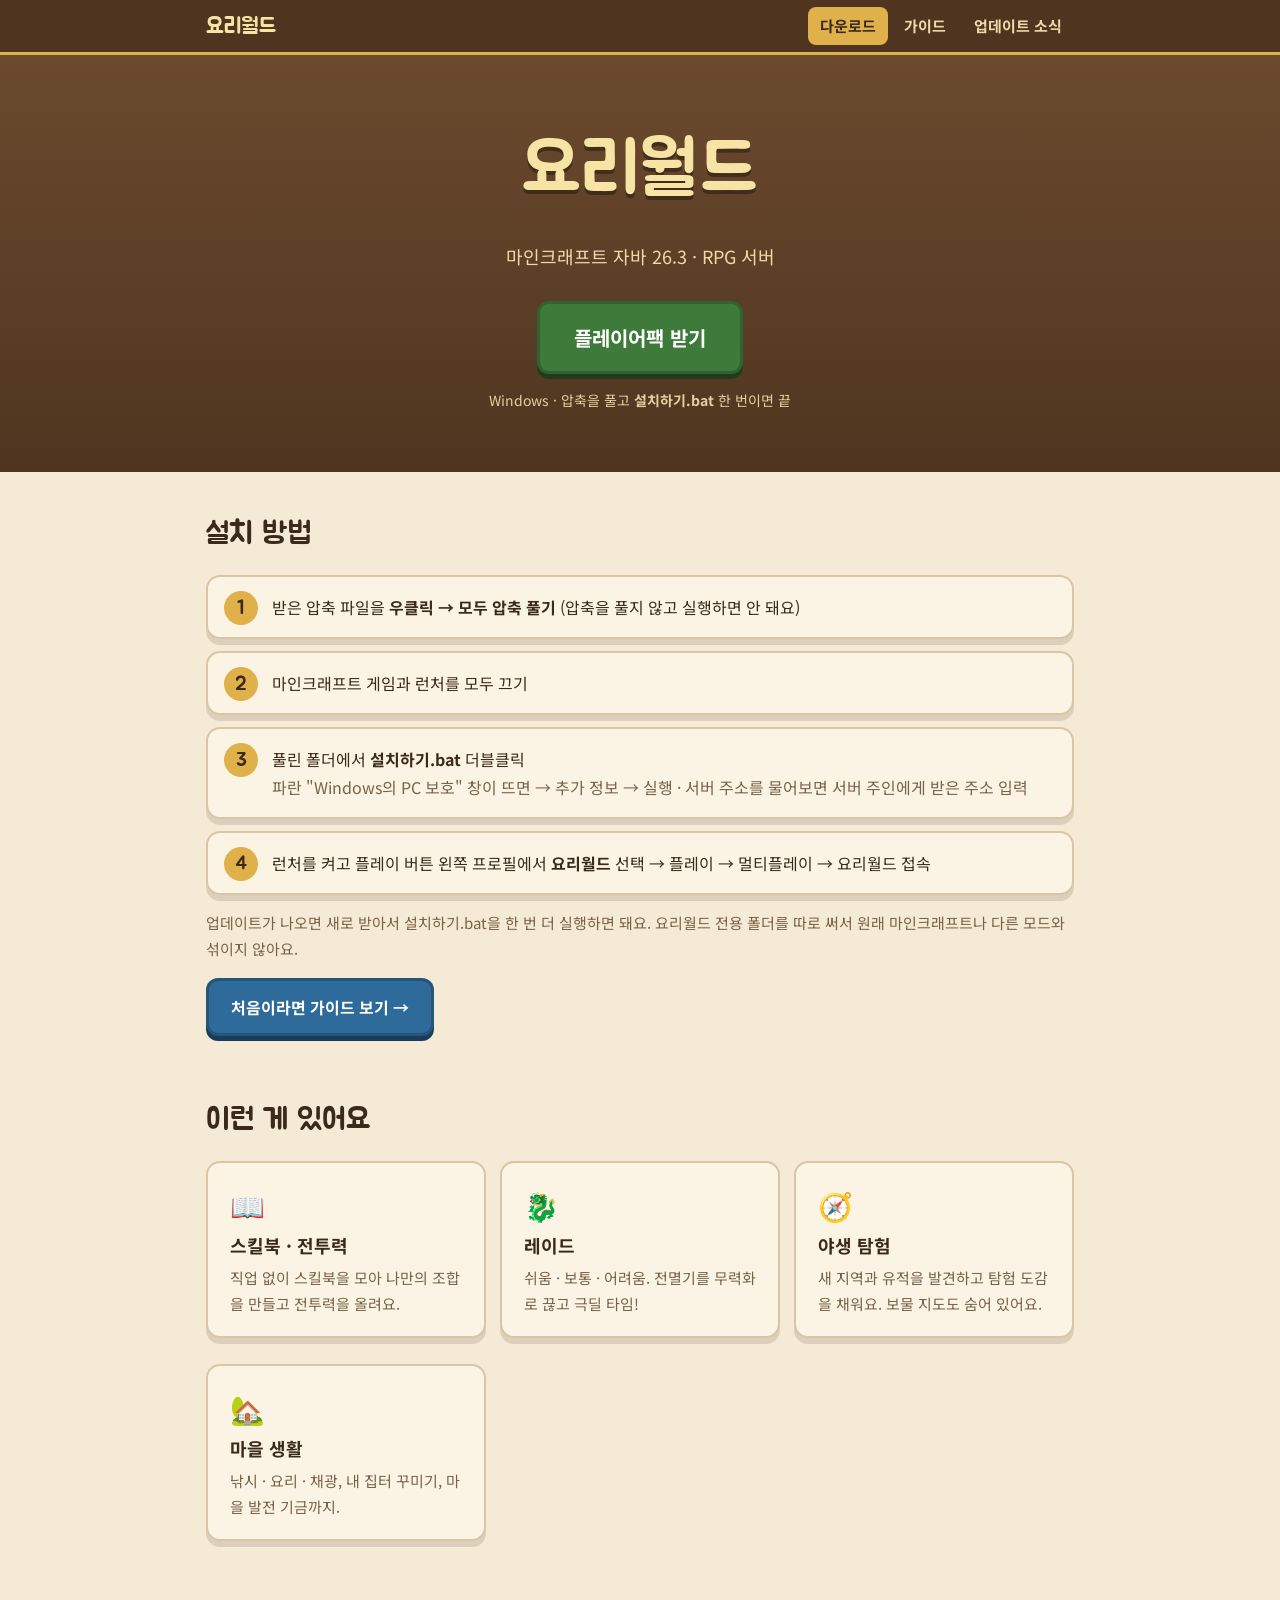
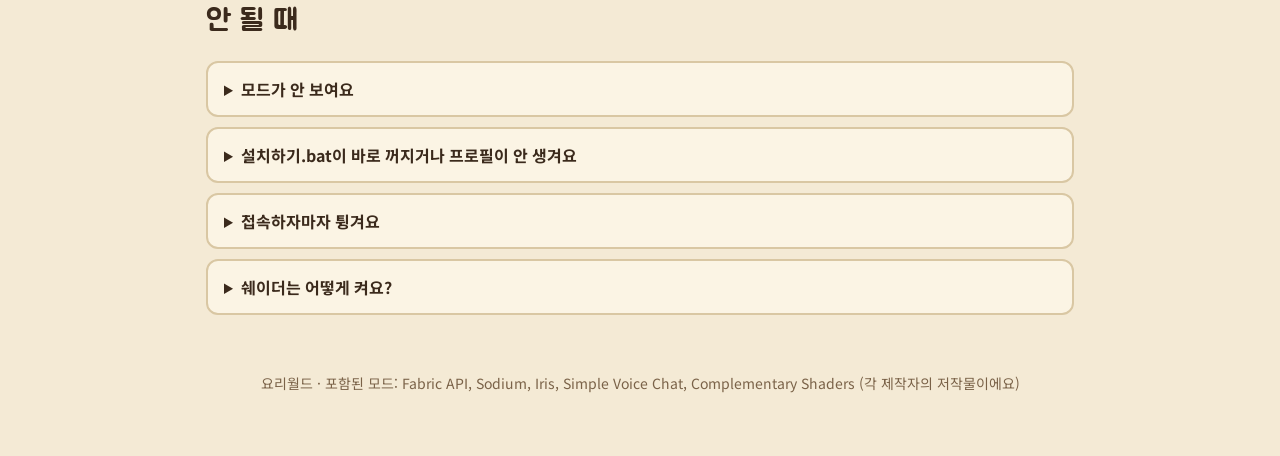
==== index.html @ 7f4a6ec2 "요리월드 홈페이지 Co-Authored-By: Claude Opus 5.5 <noreply@anthropic.com>" ====
<!doctype html>
<html lang="ko">
<head>
<meta charset="utf-8">
<meta name="viewport" content="width=device-width, initial-scale=1">
<title>요리월드 다운로드</title>
<meta name="description" content="요리월드 마인크래프트 RPG 서버 - 플레이어팩 다운로드와 설치 방법">
<link rel="preconnect" href="https://fonts.googleapis.com">
<link href="https://fonts.googleapis.com/css2?family=Jua&family=Noto+Sans+KR:wght@400;700&display=swap" rel="stylesheet">
<link rel="stylesheet" href="style.css">
</head>
<body>
<nav class="top"><div class="wrap">
  <a class="logo" href="index.html">요리월드</a>
  <a class="nav on" href="index.html">다운로드</a>
  <a class="nav" href="guide.html">가이드</a>
  <a class="nav" href="updates.html">업데이트 소식</a>
</div></nav>

<header class="hero">
  <div class="wrap">
    <p id="srv" class="srv" hidden></p>
    <h1>요리월드</h1>
    <p class="tag">마인크래프트 자바 26.3 · RPG 서버</p>
    <a class="btn" href="https://github.com/kongspace94/yoriworld/releases/latest/download/YoriWorld-PlayerPack.zip">플레이어팩 받기</a>
    <p class="small">Windows · 압축을 풀고 <b>설치하기.bat</b> 한 번이면 끝</p>
  </div>
</header>

<main class="wrap">
  <div id="knock" class="knock card" hidden>
    <div class="door" aria-hidden="true">🚪</div>
    <div class="kbody">
      <h3>지금은 서버가 쉬고 있어요</h3>
      <p class="kmsg"></p>
      <p class="kcount"></p>
    </div>
    <button type="button" class="btn knockbtn">🚪 똑똑 두드리기</button>
  </div>

  <section>
    <h2>설치 방법</h2>
    <ol class="steps">
      <li>받은 압축 파일을 <b>우클릭 → 모두 압축 풀기</b> (압축을 풀지 않고 실행하면 안 돼요)</li>
      <li>마인크래프트 게임과 런처를 모두 끄기</li>
      <li>풀린 폴더에서 <b>설치하기.bat</b> 더블클릭<br><span style="color:var(--soft)">파란 "Windows의 PC 보호" 창이 뜨면 → 추가 정보 → 실행 · 서버 주소를 물어보면 서버 주인에게 받은 주소 입력</span></li>
      <li>런처를 켜고 플레이 버튼 왼쪽 프로필에서 <b>요리월드</b> 선택 → 플레이 → 멀티플레이 → 요리월드 접속</li>
    </ol>
    <p style="color:var(--soft);font-size:15px">업데이트가 나오면 새로 받아서 설치하기.bat을 한 번 더 실행하면 돼요. 요리월드 전용 폴더를 따로 써서 원래 마인크래프트나 다른 모드와 섞이지 않아요.</p>
    <p><a class="btn alt" href="guide.html">처음이라면 가이드 보기 →</a></p>
  </section>

  <section>
    <h2>이런 게 있어요</h2>
    <div class="grid">
      <div class="card feat"><div class="ico">📖</div><h3>스킬북 · 전투력</h3><p>직업 없이 스킬북을 모아 나만의 조합을 만들고 전투력을 올려요.</p></div>
      <div class="card feat"><div class="ico">🐉</div><h3>레이드</h3><p>쉬움 · 보통 · 어려움. 전멸기를 무력화로 끊고 극딜 타임!</p></div>
      <div class="card feat"><div class="ico">🧭</div><h3>야생 탐험</h3><p>새 지역과 유적을 발견하고 탐험 도감을 채워요. 보물 지도도 숨어 있어요.</p></div>
      <div class="card feat"><div class="ico">🏡</div><h3>마을 생활</h3><p>낚시 · 요리 · 채광, 내 집터 꾸미기, 마을 발전 기금까지.</p></div>
    </div>
  </section>

  <section>
    <h2>안 될 때</h2>
    <details><summary>모드가 안 보여요</summary><p>런처에서 <b>요리월드</b> 프로필로 켰는지 확인해 주세요.</p></details>
    <details><summary>설치하기.bat이 바로 꺼지거나 프로필이 안 생겨요</summary><p>런처를 완전히 끄고 다시 실행해 주세요. 런처를 한 번도 켜지 않았다면 먼저 켜서 로그인을 한 번 해 주세요.</p></details>
    <details><summary>접속하자마자 튕겨요</summary><p>서버 목록에서 서버 편집 → 리소스팩을 <b>사용</b>으로 바꿔 주세요.</p></details>
    <details><summary>쉐이더는 어떻게 켜요?</summary><p>옵션 → 비디오 설정 → 셰이더 팩 → Complementary 선택. 그래픽카드가 약하면 끊길 수 있어요.</p></details>
  </section>
</main>

<footer>
  요리월드 · 포함된 모드: Fabric API, Sodium, Iris, Simple Voice Chat, Complementary Shaders (각 제작자의 저작물이에요)
</footer>
<script src="status.js"></script>
</body>
</html>
---- style.css ----
:root{
  --bg:#f4ead5; --paper:#fbf4e4; --ink:#3b2a1c; --soft:#7a6248; --wood:#6b4a2e; --wood2:#4f3520;
  --gold:#e0b04a; --green:#3e7a3a; --red:#a8452f; --blue:#2e6a9a; --line:#d9c7a3; --shadow:0 6px 0 #3b2a1c22;
}
@media (prefers-color-scheme: dark){
  :root:not([data-theme="light"]){
    --bg:#1d1611; --paper:#2a2018; --ink:#f3e6cc; --soft:#c4ab88; --wood:#3c2a1a; --wood2:#2a1d12;
    --gold:#e8bd5a; --green:#5fa356; --red:#d36a50; --blue:#5f9ccc; --line:#4a3a2a; --shadow:0 6px 0 #00000055;
  }
}
:root[data-theme="dark"]{
  --bg:#1d1611; --paper:#2a2018; --ink:#f3e6cc; --soft:#c4ab88; --wood:#3c2a1a; --wood2:#2a1d12;
  --gold:#e8bd5a; --green:#5fa356; --red:#d36a50; --blue:#5f9ccc; --line:#4a3a2a; --shadow:0 6px 0 #00000055;
}
*{box-sizing:border-box}
html{scroll-behavior:smooth}
body{margin:0;background:var(--bg);color:var(--ink);font-family:"Noto Sans KR",system-ui,sans-serif;line-height:1.75}
.wrap{max-width:900px;margin:0 auto;padding:0 16px}
nav.top{background:var(--wood2);border-bottom:3px solid var(--gold);position:sticky;top:0;z-index:5}
nav.top .wrap{display:flex;align-items:center;gap:4px;height:52px;overflow-x:auto}
nav.top .logo{font-family:"Jua",sans-serif;color:#f7e3a3;font-size:22px;text-decoration:none;margin-right:auto;white-space:nowrap}
nav.top a.nav{color:#efd9a8;text-decoration:none;padding:6px 12px;border-radius:8px;font-weight:700;font-size:15px;white-space:nowrap}
nav.top a.nav:hover{background:#ffffff14}
nav.top a.nav.on{background:var(--gold);color:#3b2a1c}
header.hero{background:linear-gradient(180deg,var(--wood),var(--wood2));color:#f7e3a3}
header.hero .wrap{padding-top:52px;padding-bottom:46px;text-align:center}
header.page{background:var(--wood);color:#f7e3a3}
header.page .wrap{padding-top:28px;padding-bottom:24px}
header.page h1{font-size:clamp(30px,6vw,44px)}
header.page p{margin:4px 0 0;color:#efd9a8}
h1{font-family:"Jua",sans-serif;font-weight:400;font-size:clamp(40px,9vw,72px);margin:0;letter-spacing:2px;text-shadow:0 4px 0 #00000055}
.tag{margin:8px 0 28px;color:#efd9a8;font-size:18px}
.btn{display:inline-block;background:var(--green);color:#fff;text-decoration:none;font-weight:700;font-size:20px;
  padding:16px 34px;border-radius:12px;border:3px solid #00000033;box-shadow:0 5px 0 #1f3d1d}
.btn:hover{filter:brightness(1.08)} .btn:active{transform:translateY(3px);box-shadow:0 2px 0 #1f3d1d}
.btn.alt{background:var(--blue);box-shadow:0 5px 0 #1a3c58;font-size:16px;padding:12px 22px}
.small{font-size:14px;color:#e6cfa0;margin-top:14px}
section{padding:36px 0 6px;scroll-margin-top:60px}
h2{font-family:"Jua",sans-serif;font-weight:400;font-size:30px;margin:0 0 14px}
h2 .no{display:inline-block;background:var(--gold);color:#3b2a1c;border-radius:8px;padding:0 8px;margin-right:8px;font-size:20px;vertical-align:4px}
h3{font-size:18px;margin:18px 0 6px}
.card{background:var(--paper);border:2px solid var(--line);border-radius:14px;padding:18px 22px;box-shadow:var(--shadow);margin-bottom:12px}
.card p:first-child,.card ul:first-child{margin-top:0} .card p:last-child,.card ul:last-child{margin-bottom:0}
ol.steps{counter-reset:s;list-style:none;padding:0;margin:0;display:grid;gap:12px}
ol.steps li{counter-increment:s;background:var(--paper);border:2px solid var(--line);border-radius:14px;padding:16px 18px 16px 64px;position:relative;box-shadow:var(--shadow)}
ol.steps li::before{content:counter(s);position:absolute;left:16px;top:14px;width:34px;height:34px;border-radius:50%;
  background:var(--gold);color:#3b2a1c;font-family:"Jua";font-size:20px;display:grid;place-items:center}
.grid{display:grid;grid-template-columns:repeat(auto-fit,minmax(230px,1fr));gap:14px}
.feat h3{margin:0 0 4px}
.feat p{margin:0;color:var(--soft);font-size:15px}
.ico{font-size:28px}
details{background:var(--paper);border:2px solid var(--line);border-radius:12px;padding:12px 16px;margin-bottom:10px}
summary{cursor:pointer;font-weight:700}
kbd{display:inline-block;min-width:26px;text-align:center;background:var(--paper);border:2px solid var(--line);border-bottom-width:4px;
  border-radius:7px;padding:0 6px;font-family:inherit;font-weight:700;font-size:14px;line-height:22px}
table{width:100%;border-collapse:collapse;font-size:15px}
th,td{border-bottom:1px solid var(--line);padding:8px 6px;text-align:left;vertical-align:top}
th{color:var(--soft);font-weight:700}
.tablewrap{overflow-x:auto}
.toc{display:flex;flex-wrap:wrap;gap:8px;margin:0;padding:0;list-style:none}
.toc a{display:block;background:var(--paper);border:2px solid var(--line);border-radius:10px;padding:4px 12px;color:var(--ink);text-decoration:none;font-size:15px}
.toc a:hover{border-color:var(--gold)}
.note{border-left:5px solid var(--gold);background:var(--paper);padding:10px 14px;border-radius:0 10px 10px 0;margin:10px 0;font-size:15px}
.badge{display:inline-block;font-size:12px;font-weight:700;padding:1px 8px;border-radius:999px;color:#fff;vertical-align:2px}
.b-new{background:var(--green)} .b-fix{background:var(--blue)} .b-change{background:var(--red)}
.update{position:relative;padding-left:22px;border-left:3px solid var(--line);margin-left:6px}
.update::before{content:"";position:absolute;left:-9px;top:10px;width:15px;height:15px;border-radius:50%;background:var(--gold)}
.update .date{color:var(--soft);font-weight:700}
.update ul{padding-left:18px} .update li{margin:4px 0}
footer{padding:40px 0 60px;text-align:center;color:var(--soft);font-size:14px}
/* 서버 상태 · 노크 */
.srv{display:inline-flex;align-items:center;gap:8px;margin:0 0 14px;padding:5px 14px;border-radius:999px;font-size:15px;font-weight:700;
  background:#00000033;border:2px solid #ffffff22;color:#f7e3a3}
.srv i{width:11px;height:11px;border-radius:50%;background:#9a8a74;flex:none}
.srv.on i{background:#6ee05a;box-shadow:0 0 0 0 #6ee05a99;animation:pulse 1.8s infinite}
.srv.off i{background:#e0785a}
@keyframes pulse{70%{box-shadow:0 0 0 9px #6ee05a00}100%{box-shadow:0 0 0 0 #6ee05a00}}
.knock{display:flex;align-items:center;gap:18px;margin-top:-26px;position:relative;z-index:1;border-color:var(--gold);flex-wrap:wrap}
.knock .door{font-size:52px;line-height:1}
.knock .kbody{flex:1 1 240px}
.knock h3{margin:0;font-family:"Jua",sans-serif;font-weight:400;font-size:22px}
.knock p{margin:2px 0;color:var(--soft);font-size:15px}
.knock .kcount{color:var(--ink)}
.knockbtn{font-size:17px;padding:12px 22px;background:var(--wood);box-shadow:0 5px 0 var(--wood2);cursor:pointer;font-family:inherit}
.knockbtn:disabled{background:var(--green);box-shadow:0 5px 0 #1f3d1d;cursor:default;filter:none}
.knock.shake .door{animation:knock .5s}
@keyframes knock{20%{transform:rotate(-12deg)}40%{transform:rotate(10deg)}60%{transform:rotate(-8deg)}80%{transform:rotate(5deg)}}
@media (max-width:560px){.knock{flex-direction:column;text-align:center}.knockbtn{width:100%}}
[hidden]{display:none!important}
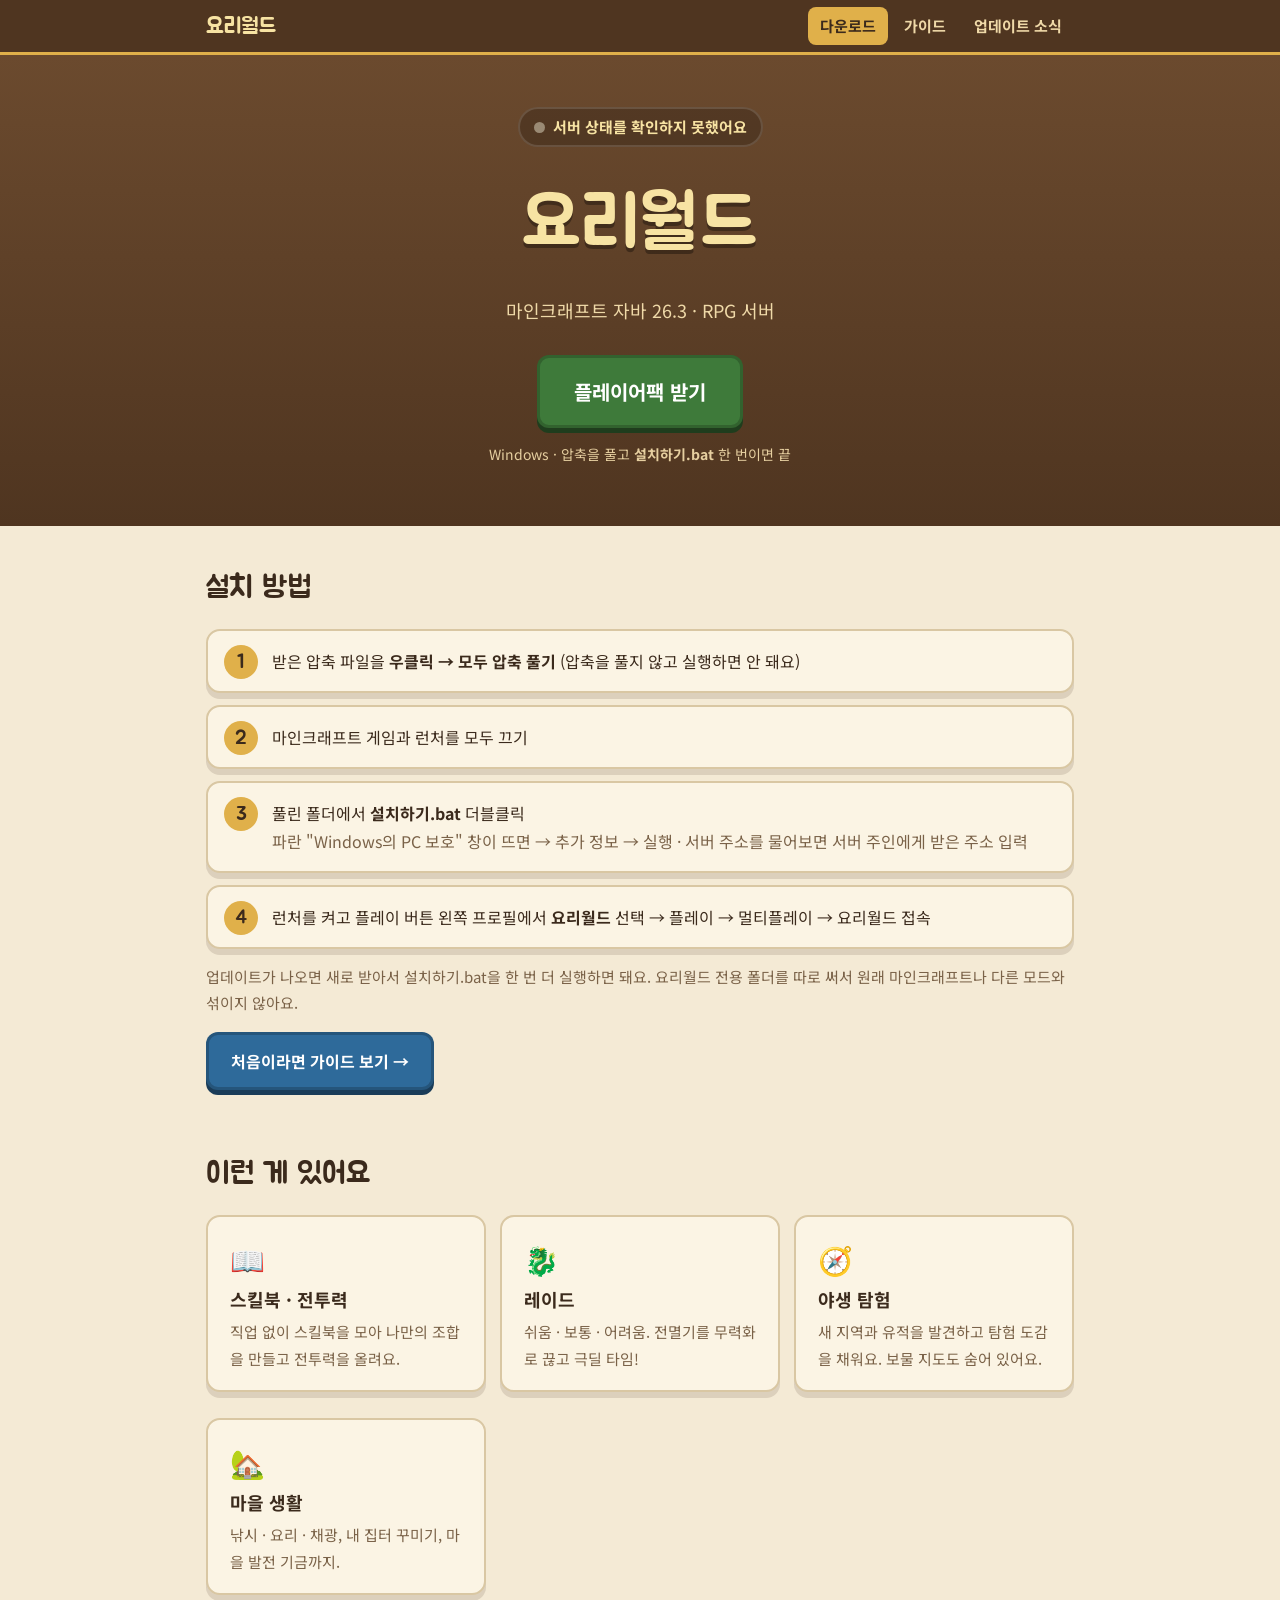
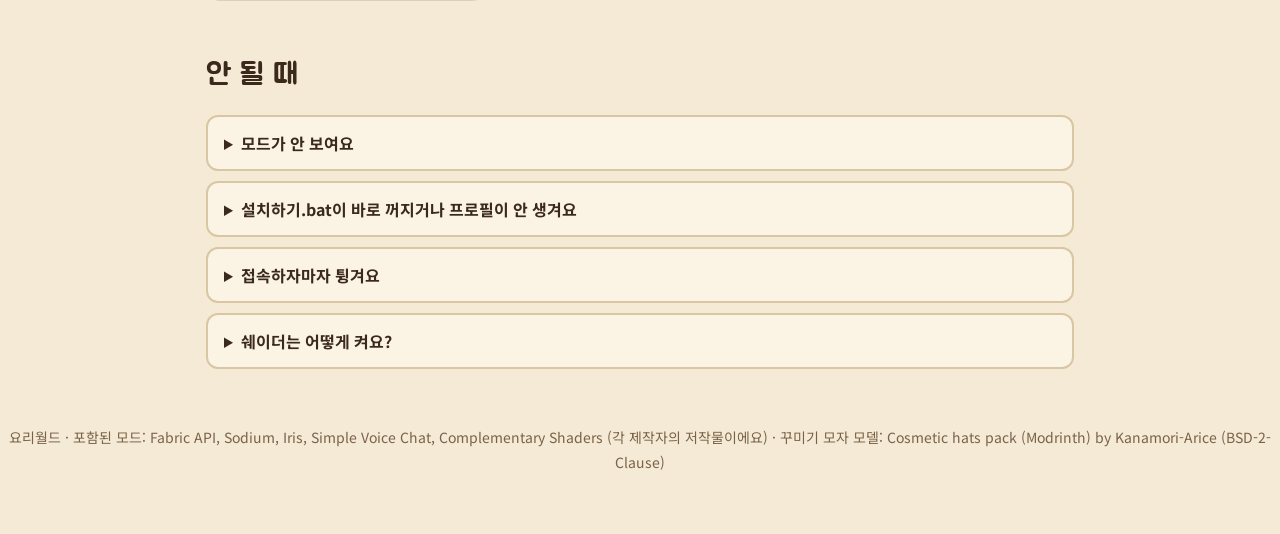
==== commit 45e4f95c: "11월 14일 업데이트: 장신구 · 국왕 개편 (모자 모델 출처 표기) Co-Authored-By: Claude Opus 5.5 <noreply@anthropic.com>" ====
--- a/index.html
+++ b/index.html
@@ -70,7 +70,7 @@
 </main>
 
 <footer>
-  요리월드 · 포함된 모드: Fabric API, Sodium, Iris, Simple Voice Chat, Complementary Shaders (각 제작자의 저작물이에요)
+  요리월드 · 포함된 모드: Fabric API, Sodium, Iris, Simple Voice Chat, Complementary Shaders (각 제작자의 저작물이에요) · 꾸미기 모자 모델: Cosmetic hats pack (Modrinth) by Kanamori-Arice (BSD-2-Clause)
 </footer>
 <script src="status.js"></script>
 </body>
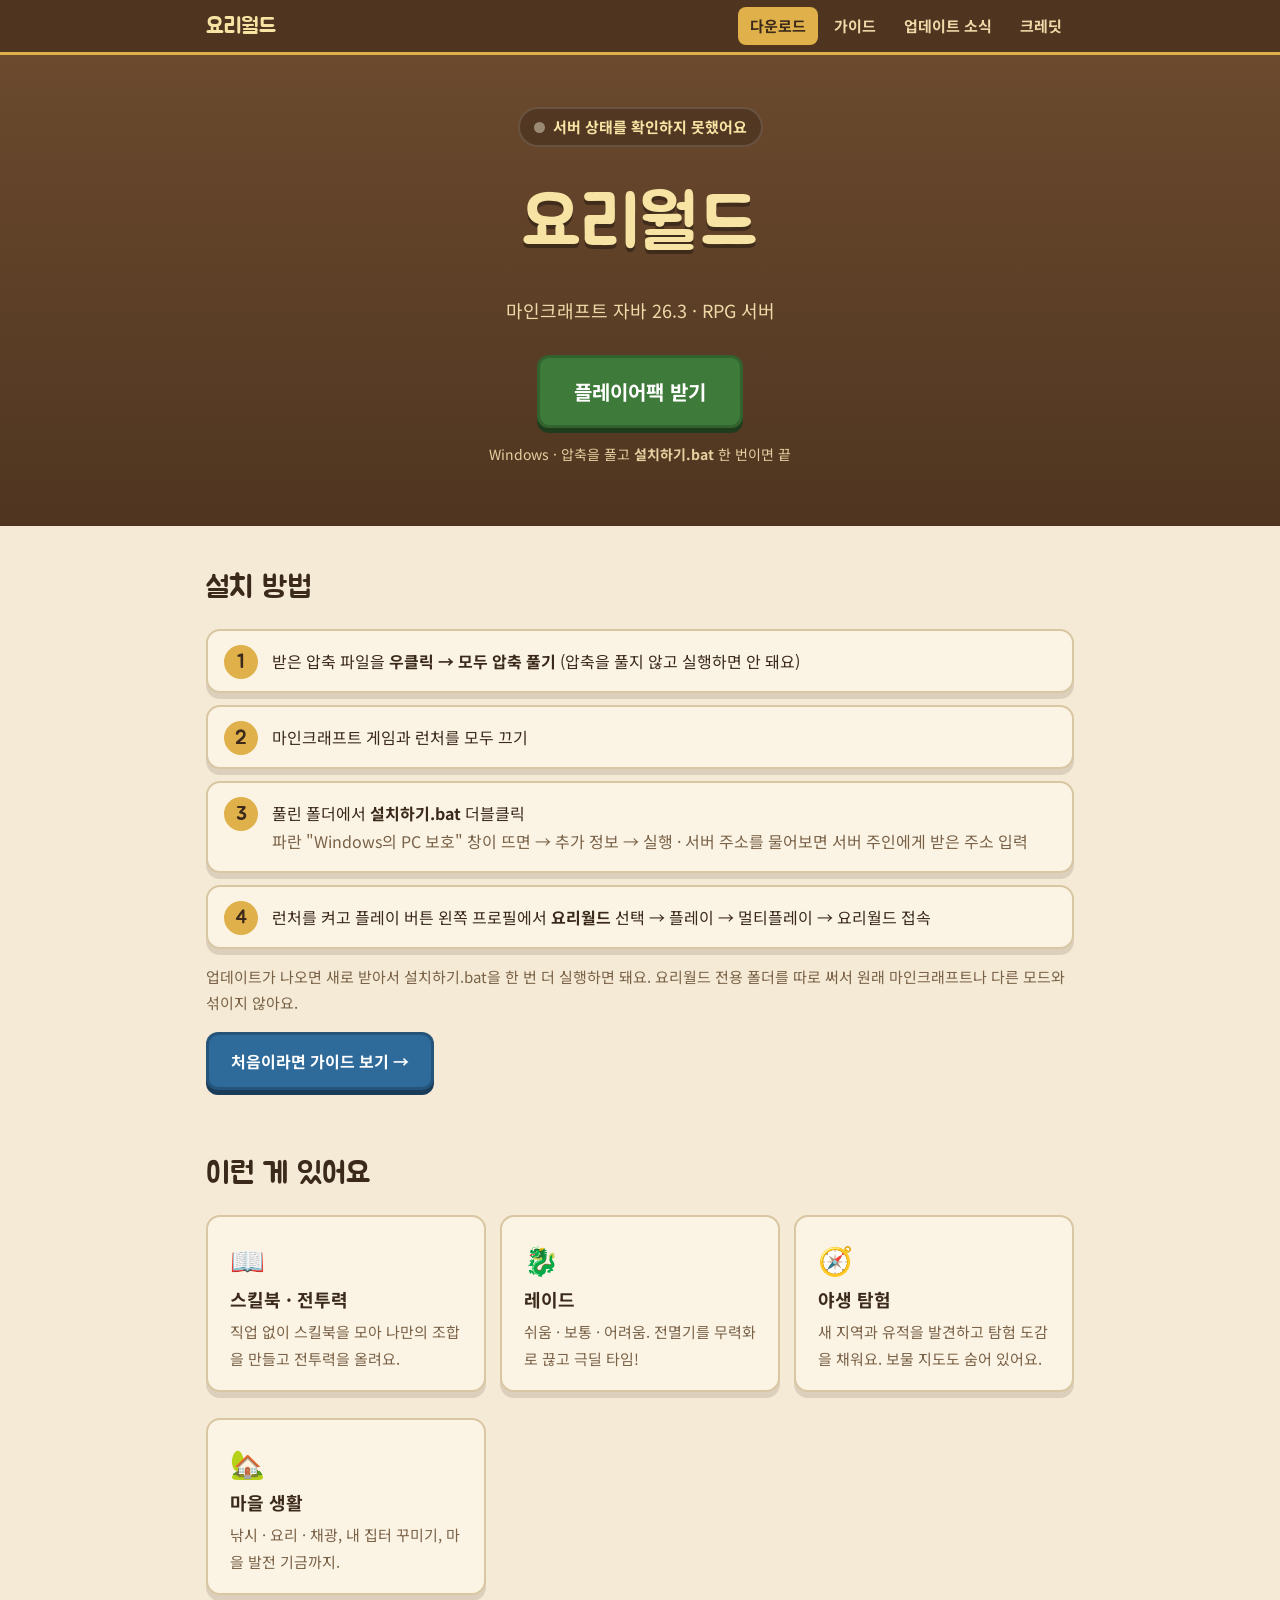
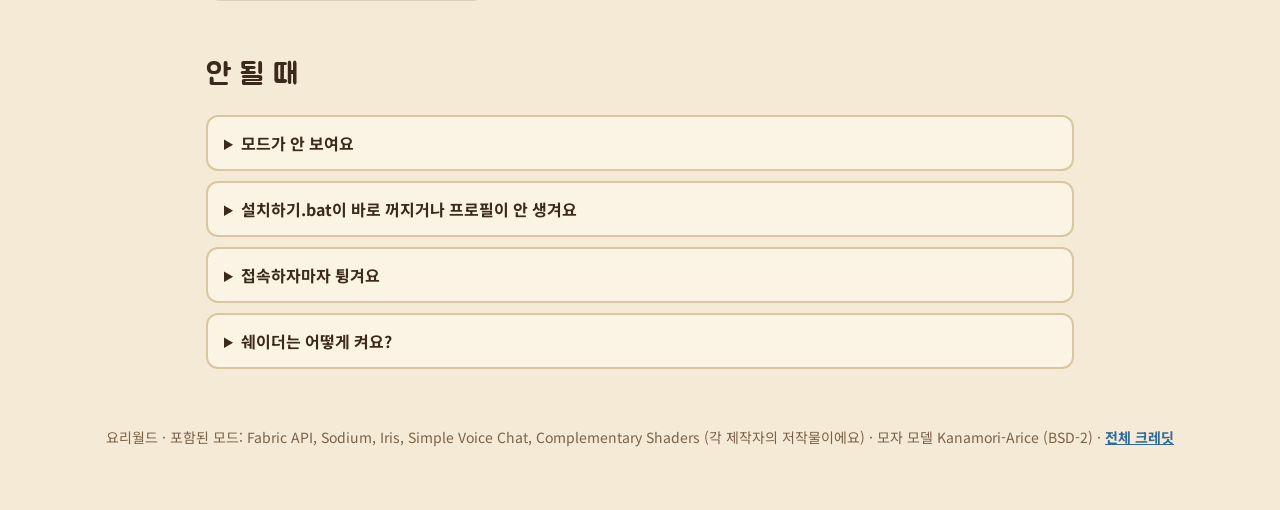
==== commit 3e45ade6: "크레딧 페이지 추가 (사용한 모드 · 리소스 · 플러그인) Co-Authored-By: Claude Opus 5.5 <noreply@anthropic.com>" ====
--- a/index.html
+++ b/index.html
@@ -15,6 +15,7 @@
   <a class="nav on" href="index.html">다운로드</a>
   <a class="nav" href="guide.html">가이드</a>
   <a class="nav" href="updates.html">업데이트 소식</a>
+  <a class="nav" href="credits.html">크레딧</a>
 </div></nav>
 
 <header class="hero">
@@ -70,7 +71,7 @@
 </main>
 
 <footer>
-  요리월드 · 포함된 모드: Fabric API, Sodium, Iris, Simple Voice Chat, Complementary Shaders (각 제작자의 저작물이에요) · 꾸미기 모자 모델: Cosmetic hats pack (Modrinth) by Kanamori-Arice (BSD-2-Clause)
+  요리월드 · 포함된 모드: Fabric API, Sodium, Iris, Simple Voice Chat, Complementary Shaders (각 제작자의 저작물이에요) · 모자 모델 Kanamori-Arice (BSD-2) · <a href="credits.html">전체 크레딧</a>
 </footer>
 <script src="status.js"></script>
 </body>
--- a/style.css
+++ b/style.css
@@ -87,3 +87,4 @@
 @keyframes knock{20%{transform:rotate(-12deg)}40%{transform:rotate(10deg)}60%{transform:rotate(-8deg)}80%{transform:rotate(5deg)}}
 @media (max-width:560px){.knock{flex-direction:column;text-align:center}.knockbtn{width:100%}}
 [hidden]{display:none!important}
+main a:not(.btn),footer a{color:var(--blue);font-weight:700}
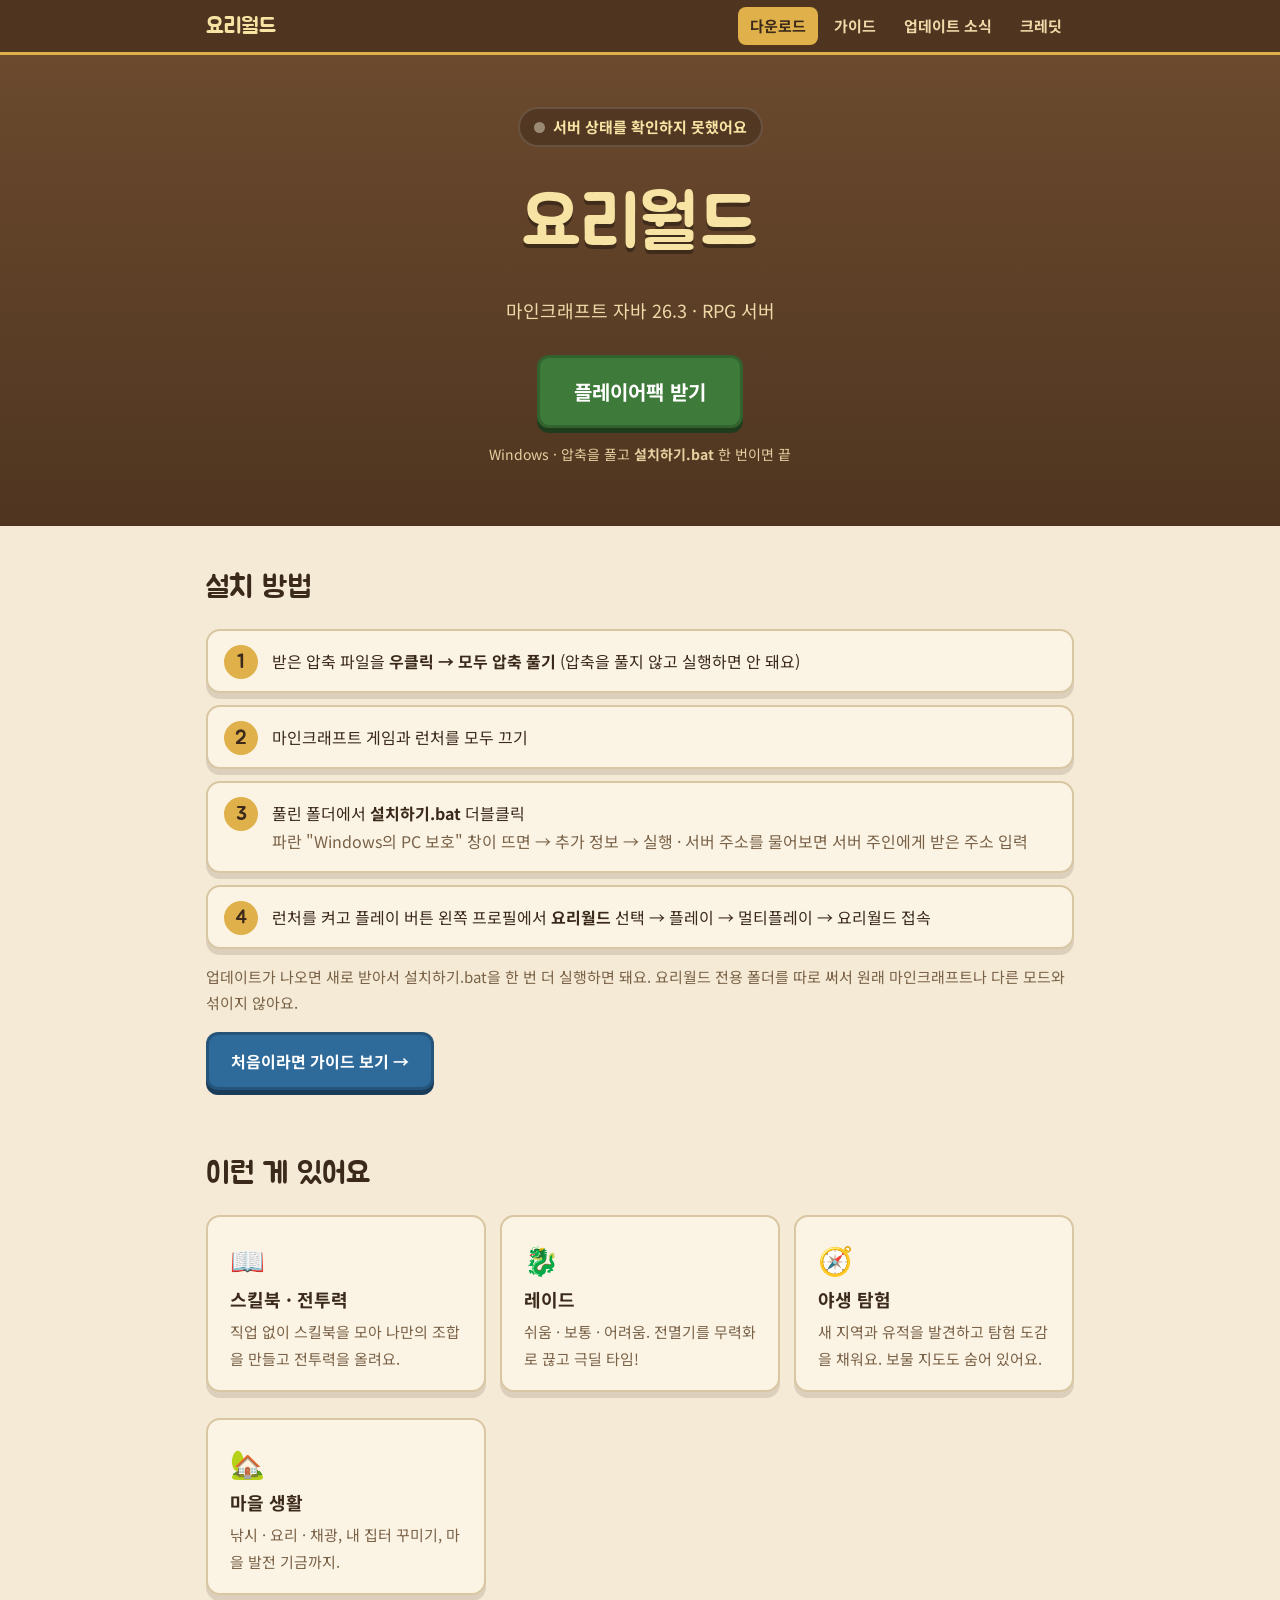
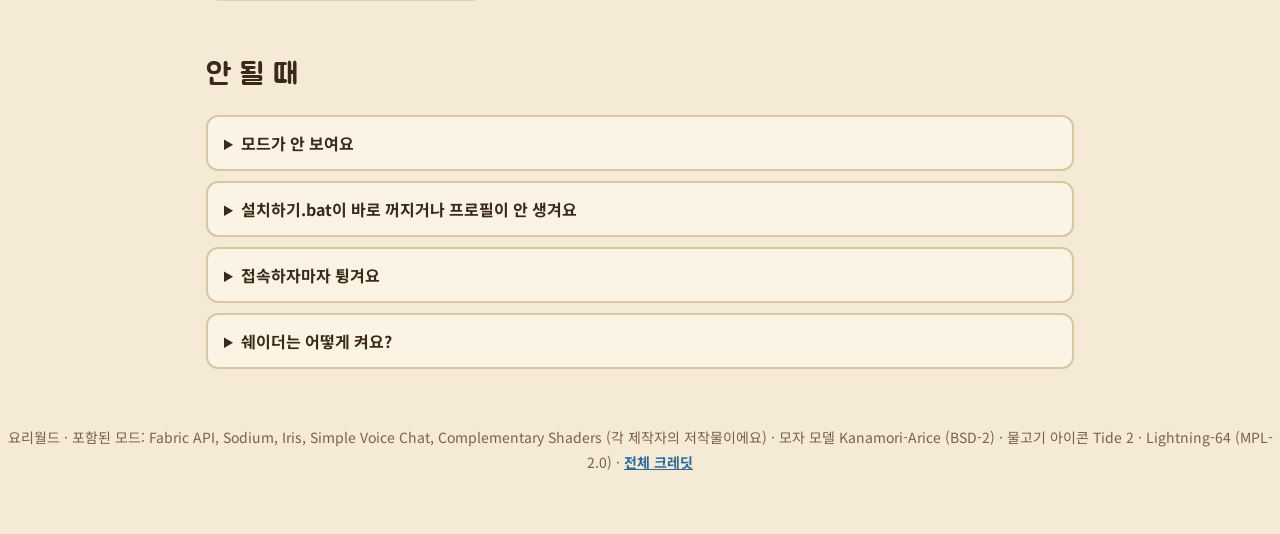
==== commit 4ff99a92: "크레딧: 물고기 아이콘 Tide 2 (MPL-2.0) 출처 추가 Co-Authored-By: Claude Opus 5.5 <noreply@anthropic.com>" ====
--- a/index.html
+++ b/index.html
@@ -71,7 +71,7 @@
 </main>
 
 <footer>
-  요리월드 · 포함된 모드: Fabric API, Sodium, Iris, Simple Voice Chat, Complementary Shaders (각 제작자의 저작물이에요) · 모자 모델 Kanamori-Arice (BSD-2) · <a href="credits.html">전체 크레딧</a>
+  요리월드 · 포함된 모드: Fabric API, Sodium, Iris, Simple Voice Chat, Complementary Shaders (각 제작자의 저작물이에요) · 모자 모델 Kanamori-Arice (BSD-2) · 물고기 아이콘 Tide 2 · Lightning-64 (MPL-2.0) · <a href="credits.html">전체 크레딧</a>
 </footer>
 <script src="status.js"></script>
 </body>
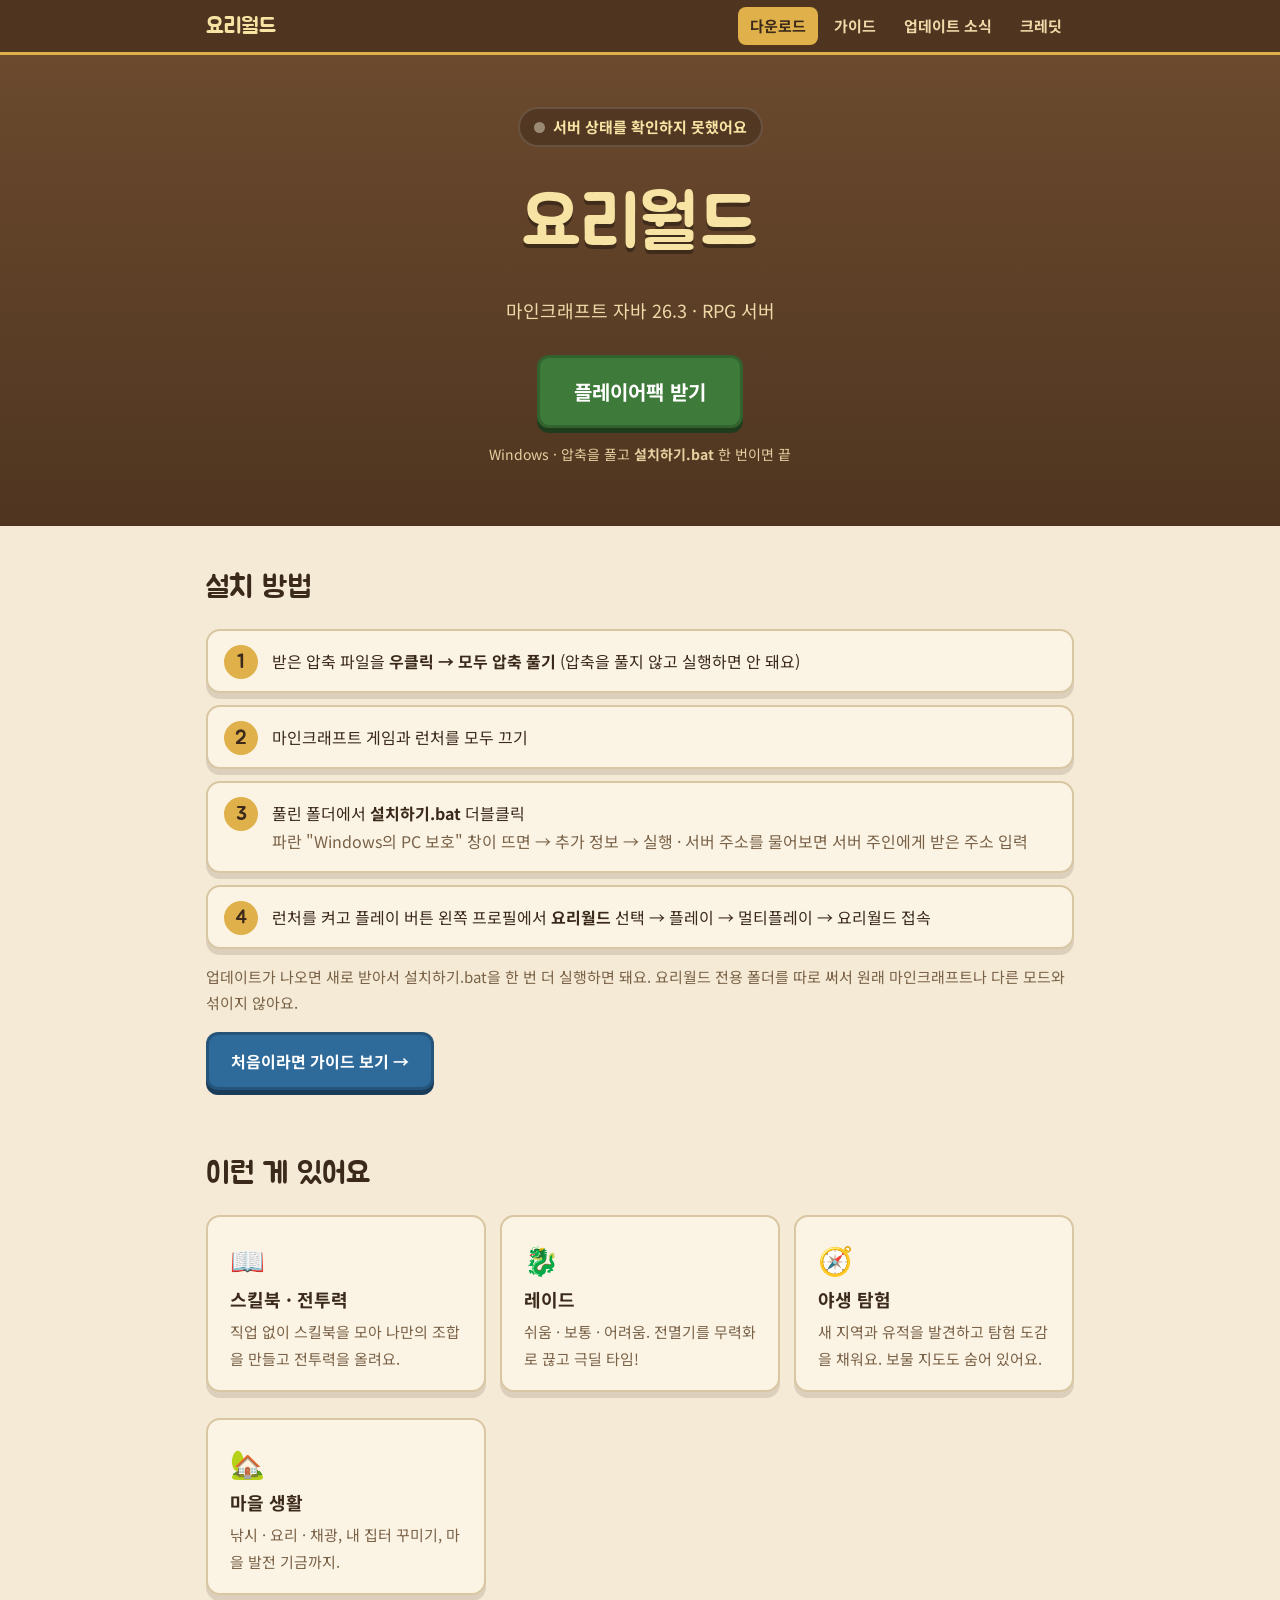
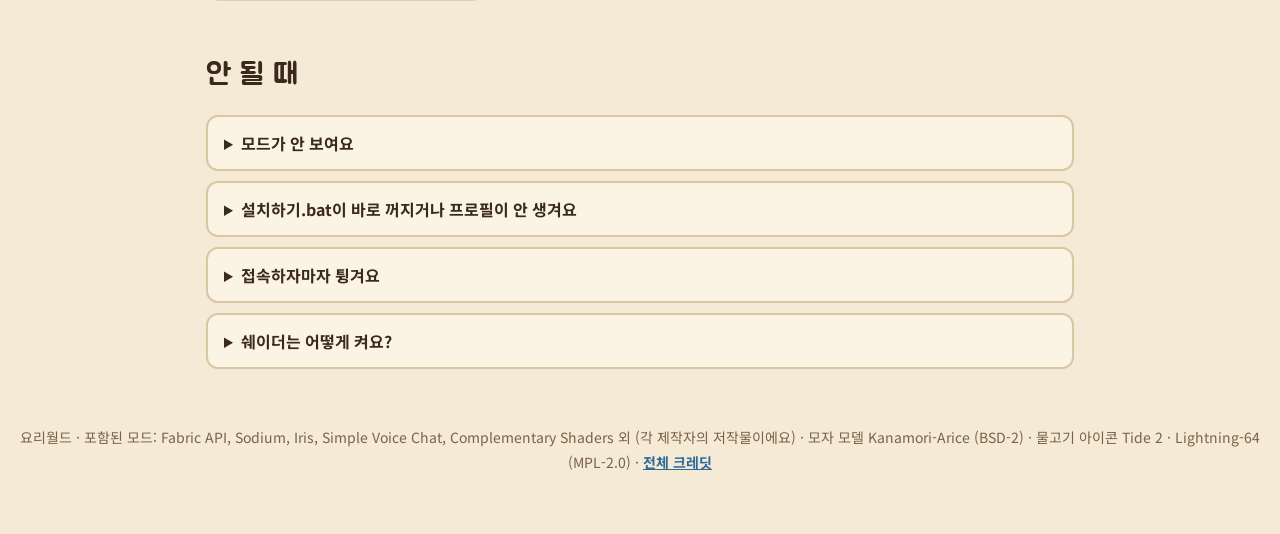
==== commit 2c2b4448: "업데이트 소식: v0.15.2 (편의 · 분위기 모드), 크레딧 서버 모드 갱신 Co-Authored-By: Claude Opus 5.5 <noreply@anthropic.com>" ====
--- a/index.html
+++ b/index.html
@@ -71,7 +71,7 @@
 </main>
 
 <footer>
-  요리월드 · 포함된 모드: Fabric API, Sodium, Iris, Simple Voice Chat, Complementary Shaders (각 제작자의 저작물이에요) · 모자 모델 Kanamori-Arice (BSD-2) · 물고기 아이콘 Tide 2 · Lightning-64 (MPL-2.0) · <a href="credits.html">전체 크레딧</a>
+  요리월드 · 포함된 모드: Fabric API, Sodium, Iris, Simple Voice Chat, Complementary Shaders 외 (각 제작자의 저작물이에요) · 모자 모델 Kanamori-Arice (BSD-2) · 물고기 아이콘 Tide 2 · Lightning-64 (MPL-2.0) · <a href="credits.html">전체 크레딧</a>
 </footer>
 <script src="status.js"></script>
 </body>
